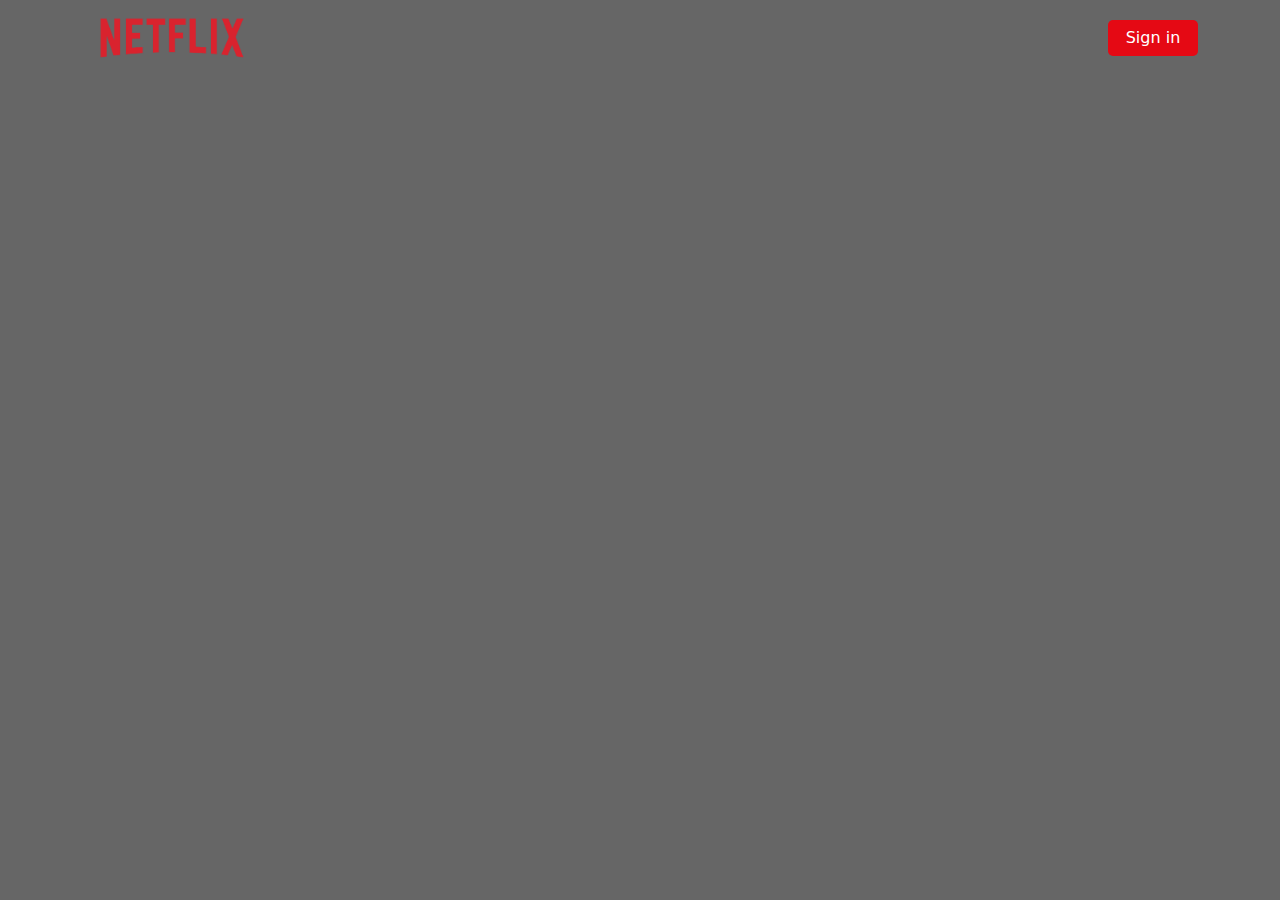
==== Netflix-Clone/index.html @ 21c18c70 "modified work" ====
<!doctype html>
<html lang="en">
  <head>
    <meta charset="utf-8">
    <meta name="viewport" content="width=device-width, initial-scale=1">
    <title>Netflix | Website</title>

    <!--CSS link  -->
    <link rel="stylesheet" href="./Assets/Styles/style.css">

    <!-- BOOTSTRAP LINK -->

    <link href="https://cdn.jsdelivr.net/npm/bootstrap@5.3.3/dist/css/bootstrap.min.css" rel="stylesheet" integrity="sha384-QWTKZyjpPEjISv5WaRU9OFeRpok6YctnYmDr5pNlyT2bRjXh0JMhjY6hW+ALEwIH" crossorigin="anonymous">
  </head>
  <body>

    <section class="background-img">
        <div class="container d-flex justify-content-between align-items-center">
            <div class="logo-netflix">
                <img src="./Assets/Images/Netflix_Logo_PMS.png" alt="">
            </div>
            <div class="signup-btn">
                <button>Sign in</button>
            </div>
        </div>
    </section>

    <script src="https://cdn.jsdelivr.net/npm/bootstrap@5.3.3/dist/js/bootstrap.bundle.min.js" integrity="sha384-YvpcrYf0tY3lHB60NNkmXc5s9fDVZLESaAA55NDzOxhy9GkcIdslK1eN7N6jIeHz" crossorigin="anonymous"></script>
  </body>
</html>
---- Netflix-Clone/Assets/Styles/style.css ----
* {
    margin: 0;
    padding: 0;
    box-sizing: border-box;
}

:root {
    --primary: #e50914;
    --secondry: #232323;
    --third: #000000;
}

.background-img {
    width: 100%;
    height: 100vh;
    background-image: url(/Assets/Images/PK-en-20240326-popsignuptwoweeks-perspective_alpha_website_small.jpg);
    background-color: rgba(0, 0, 0, 0.6);
    position: absolute;
}

.signup-btn button {
    padding: 5px;
    width: 90px;
    height: 36px;
    border-radius: 5px;
    background-color: var(--primary);
    border: none;
    color: #fff;
}

.logo-netflix img {
    width: 180px;
}
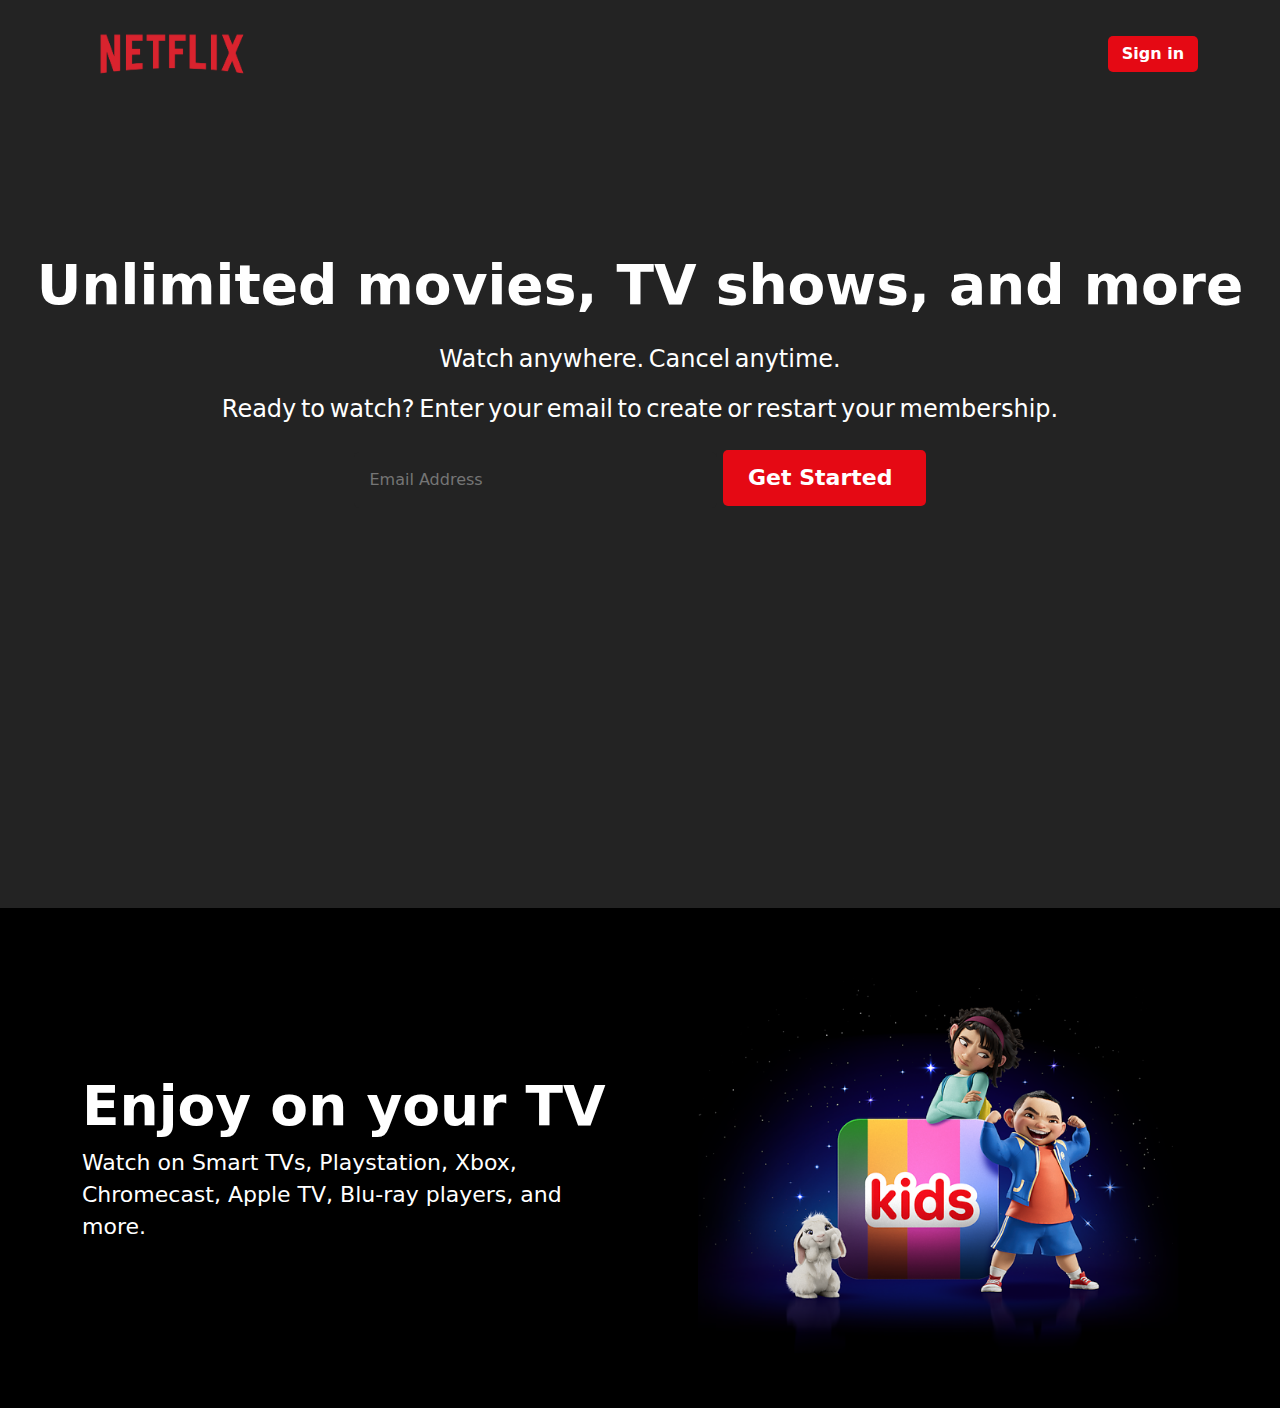
==== commit d4771878: "modified work" ====
--- a/Netflix-Clone/index.html
+++ b/Netflix-Clone/index.html
@@ -1,6 +1,7 @@
 <!doctype html>
 <html lang="en">
-  <head>
+
+<head>
     <meta charset="utf-8">
     <meta name="viewport" content="width=device-width, initial-scale=1">
     <title>Netflix | Website</title>
@@ -10,21 +11,56 @@
 
     <!-- BOOTSTRAP LINK -->
 
-    <link href="https://cdn.jsdelivr.net/npm/bootstrap@5.3.3/dist/css/bootstrap.min.css" rel="stylesheet" integrity="sha384-QWTKZyjpPEjISv5WaRU9OFeRpok6YctnYmDr5pNlyT2bRjXh0JMhjY6hW+ALEwIH" crossorigin="anonymous">
-  </head>
-  <body>
+    <link href="https://cdn.jsdelivr.net/npm/bootstrap@5.3.3/dist/css/bootstrap.min.css" rel="stylesheet"
+        integrity="sha384-QWTKZyjpPEjISv5WaRU9OFeRpok6YctnYmDr5pNlyT2bRjXh0JMhjY6hW+ALEwIH" crossorigin="anonymous">
+</head>
 
+<body class="background-color">
+
+    <!-- HERO SECTION STARTED -->
     <section class="background-img">
         <div class="container d-flex justify-content-between align-items-center">
-            <div class="logo-netflix">
+            <div class="logo-netflix mt-3">
                 <img src="./Assets/Images/Netflix_Logo_PMS.png" alt="">
             </div>
-            <div class="signup-btn">
+            <div class="signup-btn mt-3">
                 <button>Sign in</button>
             </div>
         </div>
+        <div class="hero-text">
+            <h1 class="text-center">Unlimited movies, TV shows, and more</h1>
+            <p class="text-center mt-3">Watch anywhere. Cancel anytime. <br />
+                Ready to watch? Enter your email to create or restart your membership.
+            </p>
+        </div>
+        <div class="main-input text-center">
+            <input type="text" placeholder="Email Address">
+            <button>Get Started <img src="" alt=""></button>
+        </div>
     </section>
+    <!-- HERO SECTION ENDED -->
 
-    <script src="https://cdn.jsdelivr.net/npm/bootstrap@5.3.3/dist/js/bootstrap.bundle.min.js" integrity="sha384-YvpcrYf0tY3lHB60NNkmXc5s9fDVZLESaAA55NDzOxhy9GkcIdslK1eN7N6jIeHz" crossorigin="anonymous"></script>
-  </body>
+    <!-- SECTION TWO STARTED -->
+    <section class="section-two mt-2">
+        <div class="container d-flex justify-content-between align-items-center">
+            <div class="section-text-one">
+                <h1>Enjoy on your TV</h1>
+                <p>Watch on Smart TVs, Playstation, Xbox, <br /> Chromecast, Apple TV, Blu-ray players, and <br /> more.
+                </p>
+            </div>
+            <div class="section-image">
+                <img 
+                width="500"
+                src="./Assets/Images/AAAABejKYujIIDQciqmGJJ8BtXkYKKTi5jiqexltvN1YmvXYIfX8B9CYwooUSIzOKneblRFthZAFsYLMgKMyNfeHwk16DmEkpIIcb6A3.png"
+                    alt="">
+            </div>
+        </div>
+    </section>
+    <!-- SECTION TWO ENDED -->
+
+    <script src="https://cdn.jsdelivr.net/npm/bootstrap@5.3.3/dist/js/bootstrap.bundle.min.js"
+        integrity="sha384-YvpcrYf0tY3lHB60NNkmXc5s9fDVZLESaAA55NDzOxhy9GkcIdslK1eN7N6jIeHz"
+        crossorigin="anonymous"></script>
+</body>
+
 </html>--- a/Netflix-Clone/Assets/Styles/style.css
+++ b/Netflix-Clone/Assets/Styles/style.css
@@ -10,12 +10,19 @@
     --third: #000000;
 }
 
+.background-color {
+    background-color: #232323;
+}
+
+/* HERO SECTION STYLING */
+
 .background-img {
     width: 100%;
     height: 100vh;
-    background-image: url(/Assets/Images/PK-en-20240326-popsignuptwoweeks-perspective_alpha_website_small.jpg);
-    background-color: rgba(0, 0, 0, 0.6);
-    position: absolute;
+    /* background-repeat: no-repeat; */
+    background-size: cover;
+    background-image: url(/Assets/Images/Untitled\ design.png);
+    background: linear-gradient(rgba(0,0,0,0.7),rgba(0,0,0,0.7)),
 }
 
 .signup-btn button {
@@ -26,8 +33,83 @@
     background-color: var(--primary);
     border: none;
     color: #fff;
+    font-weight: bold;
 }
 
 .logo-netflix img {
     width: 180px;
+}
+
+.hero-text {
+    margin: 0 auto;
+    margin-top: 160px;
+}
+
+.hero-text h1 {
+    font-size: 55px;
+    font-weight: bolder;
+    color: #fff;
+}
+
+.hero-text p {
+    font-size: 24px;
+    color: #fff;
+    line-height: 50px;
+    word-spacing: -3px;
+}
+
+.main-input input {
+    width: 363px;
+    height: 56px;
+    border-radius: 5px;
+    background-color: #232323;
+    outline: none;
+    border: none;
+    color: #fff;
+    /* opacity: rgba(0,0,0,0.6); */
+    padding: 15px;
+}
+
+.main-input button {
+    width: 203px;
+    height: 56px;
+    background-color: var(--primary);
+    border-radius: 5px;
+    border: none;
+    font-size: 22px;
+    font-weight: bold;
+    color: #fff;
+}
+
+/* SECTION TWO STYLING */
+
+.section-two {
+    width: 100%;
+    height: 500px;
+    background-color: #000000;
+}
+
+.section-text-one {
+    margin-top: 70px;
+}
+
+.section-image {
+    margin-top: 70px;
+}
+
+
+.section-text-one h1{
+    font-size: 55px;
+    font-weight: bolder;
+    color: #fff;
+}
+
+.section-text-one p {
+    font-size: 22px;
+    color: #fff;
+    line-height: 32px;
+}
+
+.section-image img {
+
 }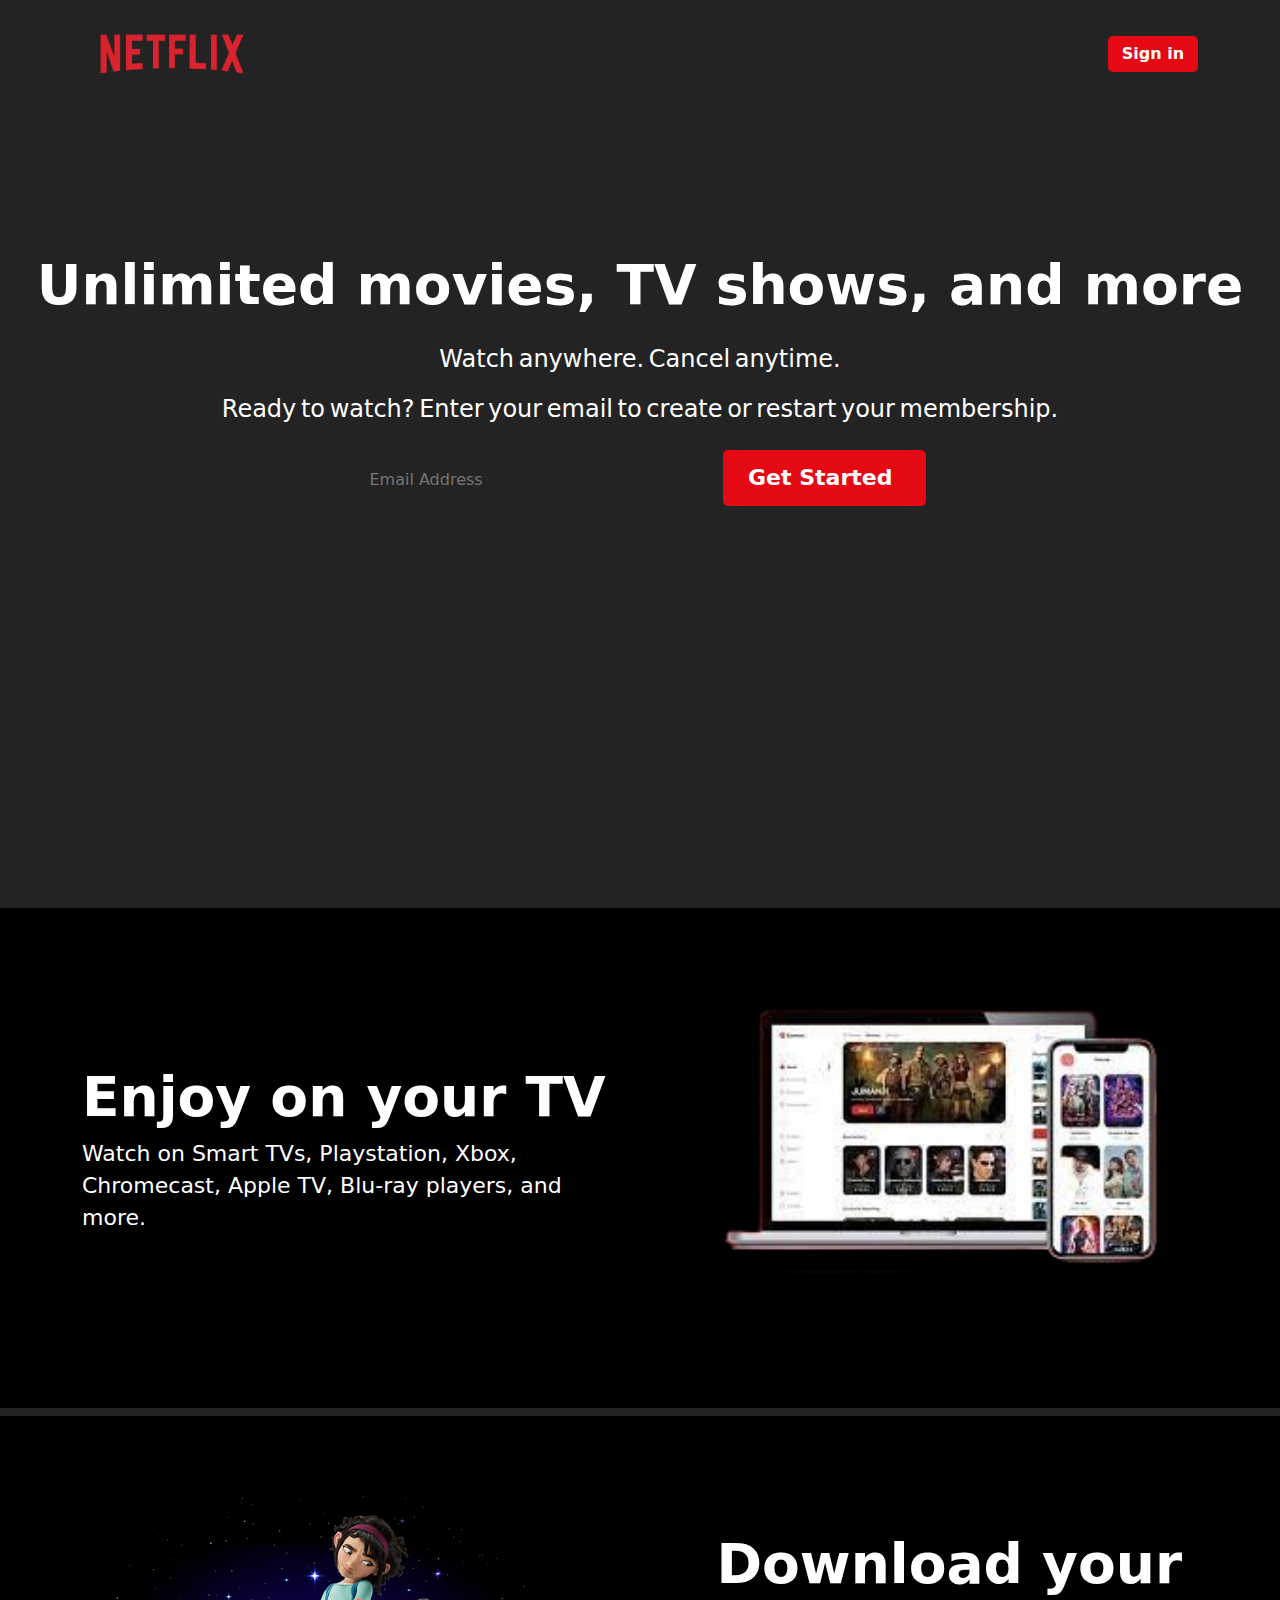
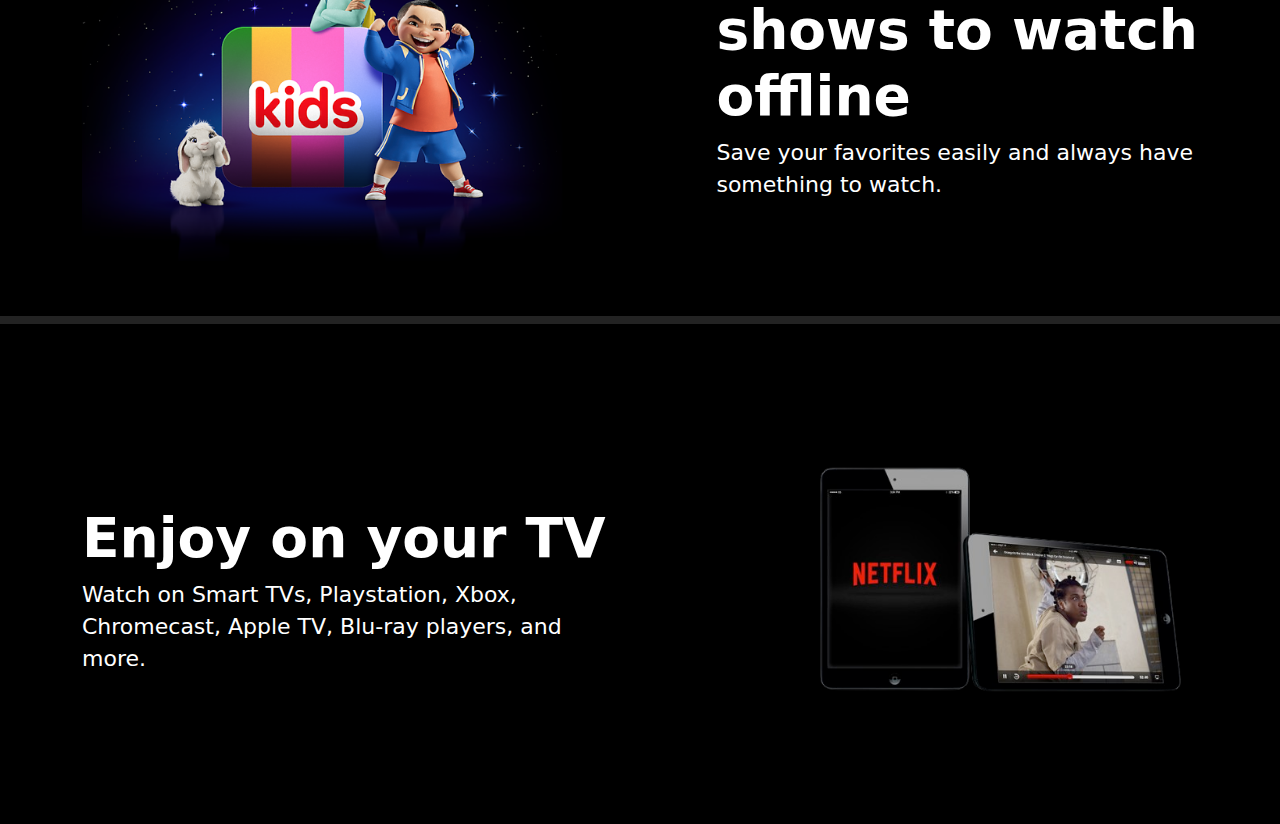
==== commit 8377e982: "modified work" ====
--- a/Netflix-Clone/index.html
+++ b/Netflix-Clone/index.html
@@ -5,6 +5,7 @@
     <meta charset="utf-8">
     <meta name="viewport" content="width=device-width, initial-scale=1">
     <title>Netflix | Website</title>
+    <link rel="shortcut icon" href="./Assets/Images/favicon.png" type="image/x-icon">
 
     <!--CSS link  -->
     <link rel="stylesheet" href="./Assets/Styles/style.css">
@@ -51,12 +52,53 @@
             <div class="section-image">
                 <img 
                 width="500"
-                src="./Assets/Images/AAAABejKYujIIDQciqmGJJ8BtXkYKKTi5jiqexltvN1YmvXYIfX8B9CYwooUSIzOKneblRFthZAFsYLMgKMyNfeHwk16DmEkpIIcb6A3.png"
+                src="./Assets/Images/LAPTOP.png"
                     alt="">
             </div>
         </div>
     </section>
     <!-- SECTION TWO ENDED -->
+
+    <!-- SECTION THREE STARTED -->
+    <section class="section-three mt-2">
+        <div class="container section-three-text d-flex justify-content-between align-items-center">
+            <div class="section-text-one">
+                <img 
+                width="500"
+                src="./Assets/Images/AAAABejKYujIIDQciqmGJJ8BtXkYKKTi5jiqexltvN1YmvXYIfX8B9CYwooUSIzOKneblRFthZAFsYLMgKMyNfeHwk16DmEkpIIcb6A3.png"
+                    alt="">
+            </div>
+            <div class="section-text-one">
+                <h1>
+                    Download your <br /> shows to watch <br /> offline
+                </h1>
+                <p>
+                    Save your favorites easily and always have <br /> something to watch.
+                </p>
+            </div>
+        </div>
+    </section>
+    <!-- SECTION THREE ENDED -->
+
+    <!-- SECTION FOUR STARTED -->
+    <section class="section-two mt-2">
+        <div class="container d-flex justify-content-between align-items-center">
+            <div class="section-text-one">
+                <h1>Enjoy on your TV</h1>
+                <p>Watch on Smart TVs, Playstation, Xbox, <br /> Chromecast, Apple TV, Blu-ray players, and <br /> more.
+                </p>
+            </div>
+            <div class="section-image">
+                <img
+                width="400"
+                src="./Assets/Images/mobile-0819.png" alt="">
+            </div>
+        </div>
+    </section>
+    <!-- SECTION FOUR ENDED -->
+
+    <!-- SECTION FIVE STARTED -->
+    <!-- SECTION FIVE ENDED -->
 
     <script src="https://cdn.jsdelivr.net/npm/bootstrap@5.3.3/dist/js/bootstrap.bundle.min.js"
         integrity="sha384-YvpcrYf0tY3lHB60NNkmXc5s9fDVZLESaAA55NDzOxhy9GkcIdslK1eN7N6jIeHz"
--- a/Netflix-Clone/Assets/Styles/style.css
+++ b/Netflix-Clone/Assets/Styles/style.css
@@ -110,6 +110,22 @@
     line-height: 32px;
 }
 
-.section-image img {
+/* SECTION THREE STYLING */
 
+.section-text-one h1{
+    font-size: 55px;
+    font-weight: bolder;
+    color: #fff;
+}
+
+.section-text-one p {
+    font-size: 22px;
+    color: #fff;
+    line-height: 32px;
+}
+
+.section-three {
+    width: 100%;
+    height: 500px;
+    background-color: #000000;
 }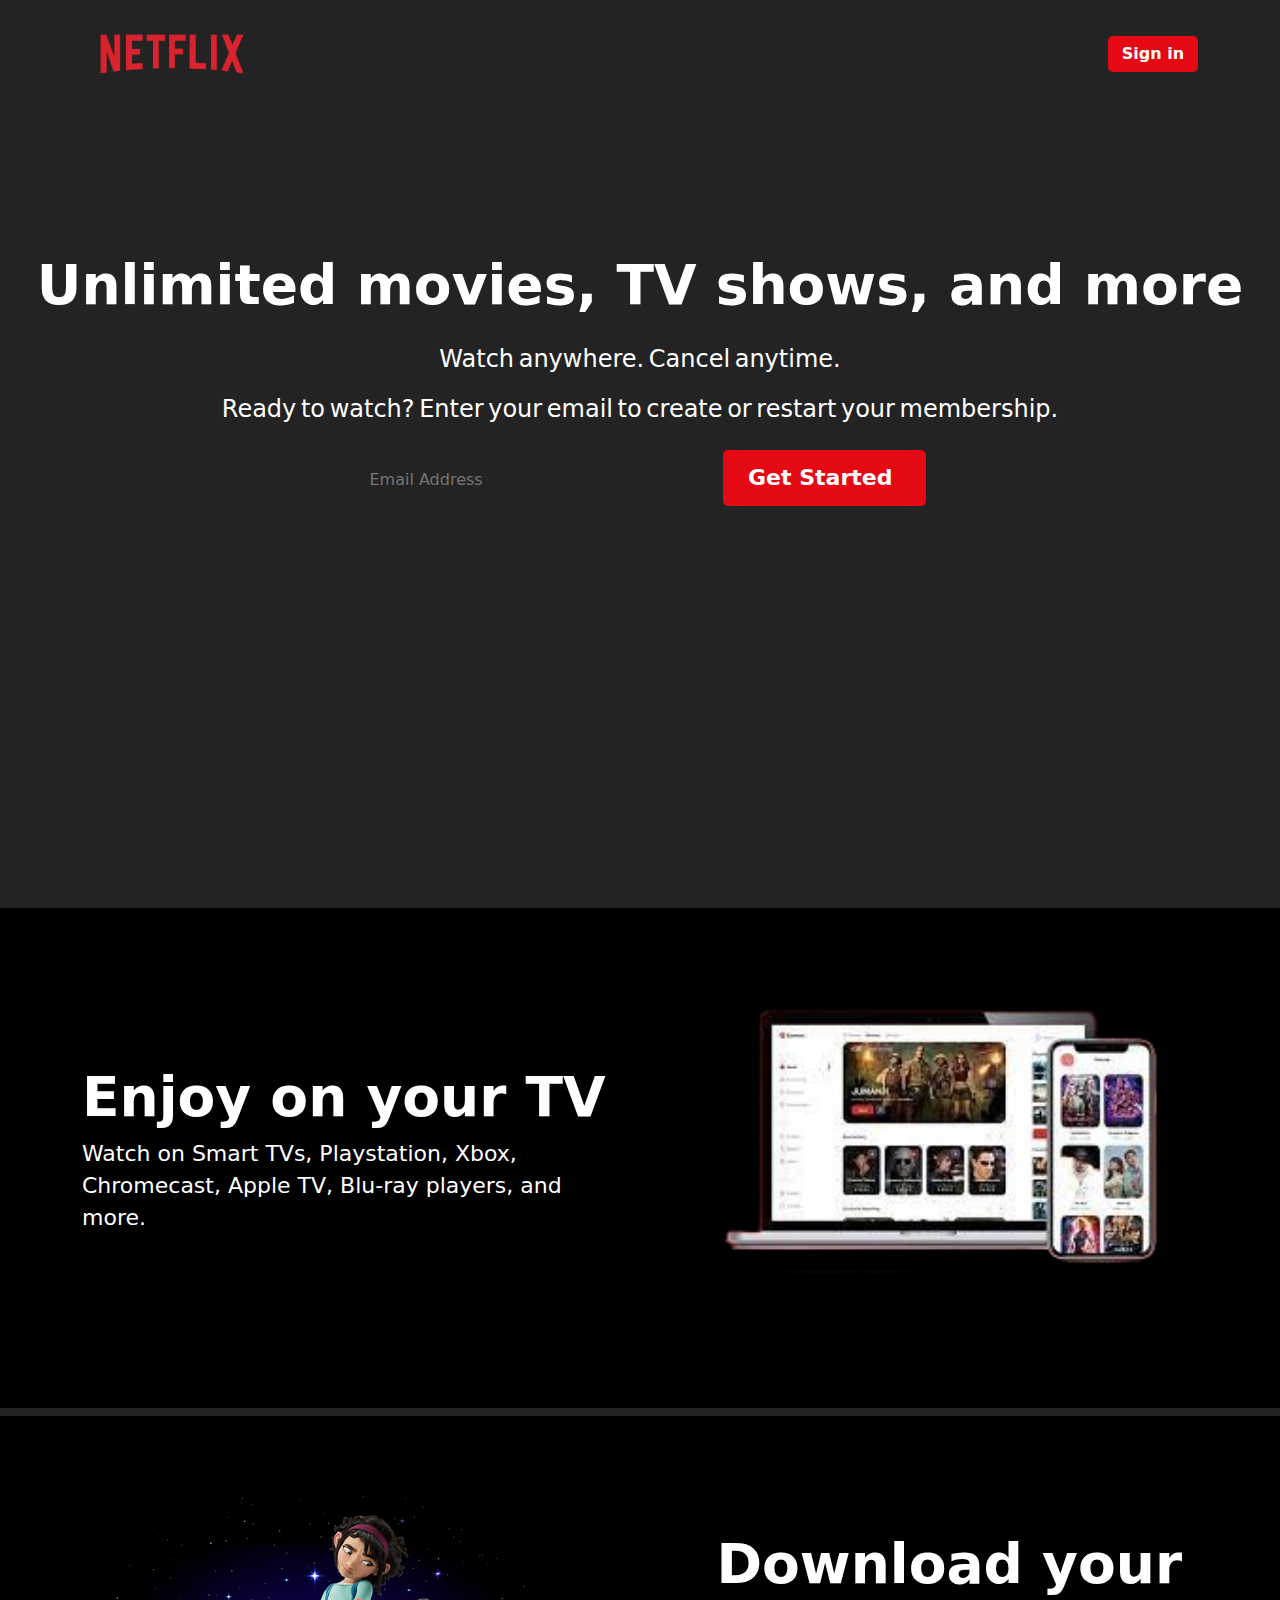
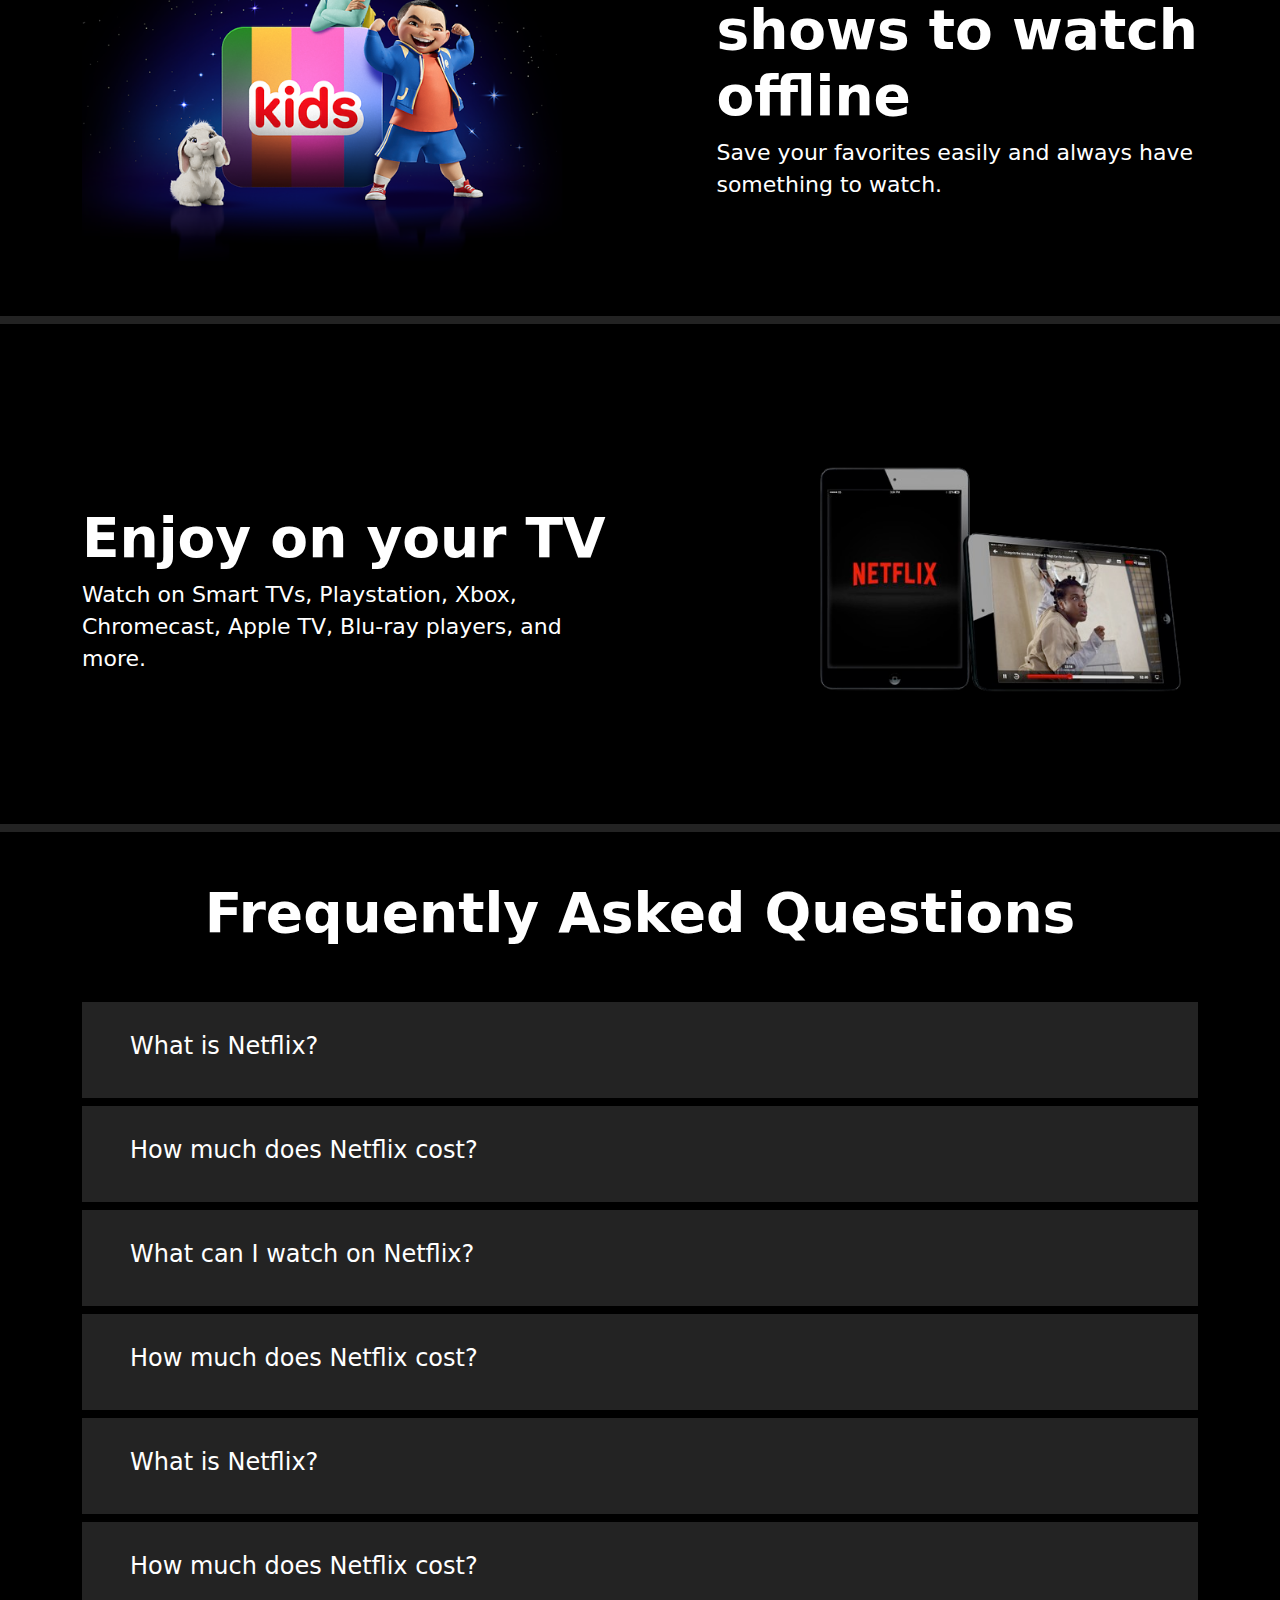
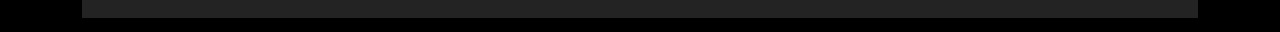
==== commit 9ad128bf: "modified work" ====
--- a/Netflix-Clone/index.html
+++ b/Netflix-Clone/index.html
@@ -10,8 +10,10 @@
     <!--CSS link  -->
     <link rel="stylesheet" href="./Assets/Styles/style.css">
 
+    <!-- FONTAWESAOME LINK -->
+    <script src="https://kit.fontawesome.com/c168b7d2e2.js" crossorigin="anonymous"></script>
+
     <!-- BOOTSTRAP LINK -->
-
     <link href="https://cdn.jsdelivr.net/npm/bootstrap@5.3.3/dist/css/bootstrap.min.css" rel="stylesheet"
         integrity="sha384-QWTKZyjpPEjISv5WaRU9OFeRpok6YctnYmDr5pNlyT2bRjXh0JMhjY6hW+ALEwIH" crossorigin="anonymous">
 </head>
@@ -98,6 +100,40 @@
     <!-- SECTION FOUR ENDED -->
 
     <!-- SECTION FIVE STARTED -->
+
+    <section class="section-five mt-2">
+        <div class="container">
+            <div class="section-five-text text-center">
+                <h1 class="py-5">Frequently Asked Questions</h1>
+            </div>
+            <div>
+                <div class="gray-box d-flex justify-content-between align-items-center p-5 section-five-normal">
+                    <h4>What is Netflix?</h4>
+                    <h4><i class="fa-solid fa-plus"></i></h4>
+                </div>
+                <div class="gray-box d-flex justify-content-between align-items-center p-5 section-five-normal mt-2">
+                    <h4>How much does Netflix cost?</h4>
+                    <h4><i class="fa-solid fa-plus"></i></h4>
+                </div>
+                <div class="gray-box d-flex justify-content-between align-items-center p-5 section-five-normal mt-2">
+                    <h4>What can I watch on Netflix?</h4>
+                    <h4><i class="fa-solid fa-plus"></i></h4>
+                </div>
+                <div class="gray-box d-flex justify-content-between align-items-center p-5 section-five-normal mt-2">
+                    <h4>How much does Netflix cost?</h4>
+                    <h4><i class="fa-solid fa-plus"></i></h4>
+                </div>
+                <div class="gray-box d-flex justify-content-between align-items-center p-5 section-five-normal mt-2">
+                    <h4>What is Netflix?</h4>
+                    <h4><i class="fa-solid fa-plus"></i></h4>
+                </div>
+                <div class="gray-box d-flex justify-content-between align-items-center p-5 section-five-normal mt-2">
+                    <h4>How much does Netflix cost?</h4>
+                    <h4><i class="fa-solid fa-plus"></i></h4>
+                </div>
+            </div>
+        </div>
+    </section>
     <!-- SECTION FIVE ENDED -->
 
     <script src="https://cdn.jsdelivr.net/npm/bootstrap@5.3.3/dist/js/bootstrap.bundle.min.js"
--- a/Netflix-Clone/Assets/Styles/style.css
+++ b/Netflix-Clone/Assets/Styles/style.css
@@ -128,4 +128,28 @@
     width: 100%;
     height: 500px;
     background-color: #000000;
+}
+
+/* SECTION FIVE STYLING */
+
+.section-five {
+    width: 100%;
+    height: 800px;
+    background-color: #000000;
+}
+
+.section-five-text h1 {
+    font-size: 55px;
+    font-weight: bolder;
+    color: #fff;
+}
+
+.gray-box {
+    width: 100%;
+    height: 40px;
+    background-color: #232323;
+}
+
+.section-five-normal h4,i {
+    color: #fff;
 }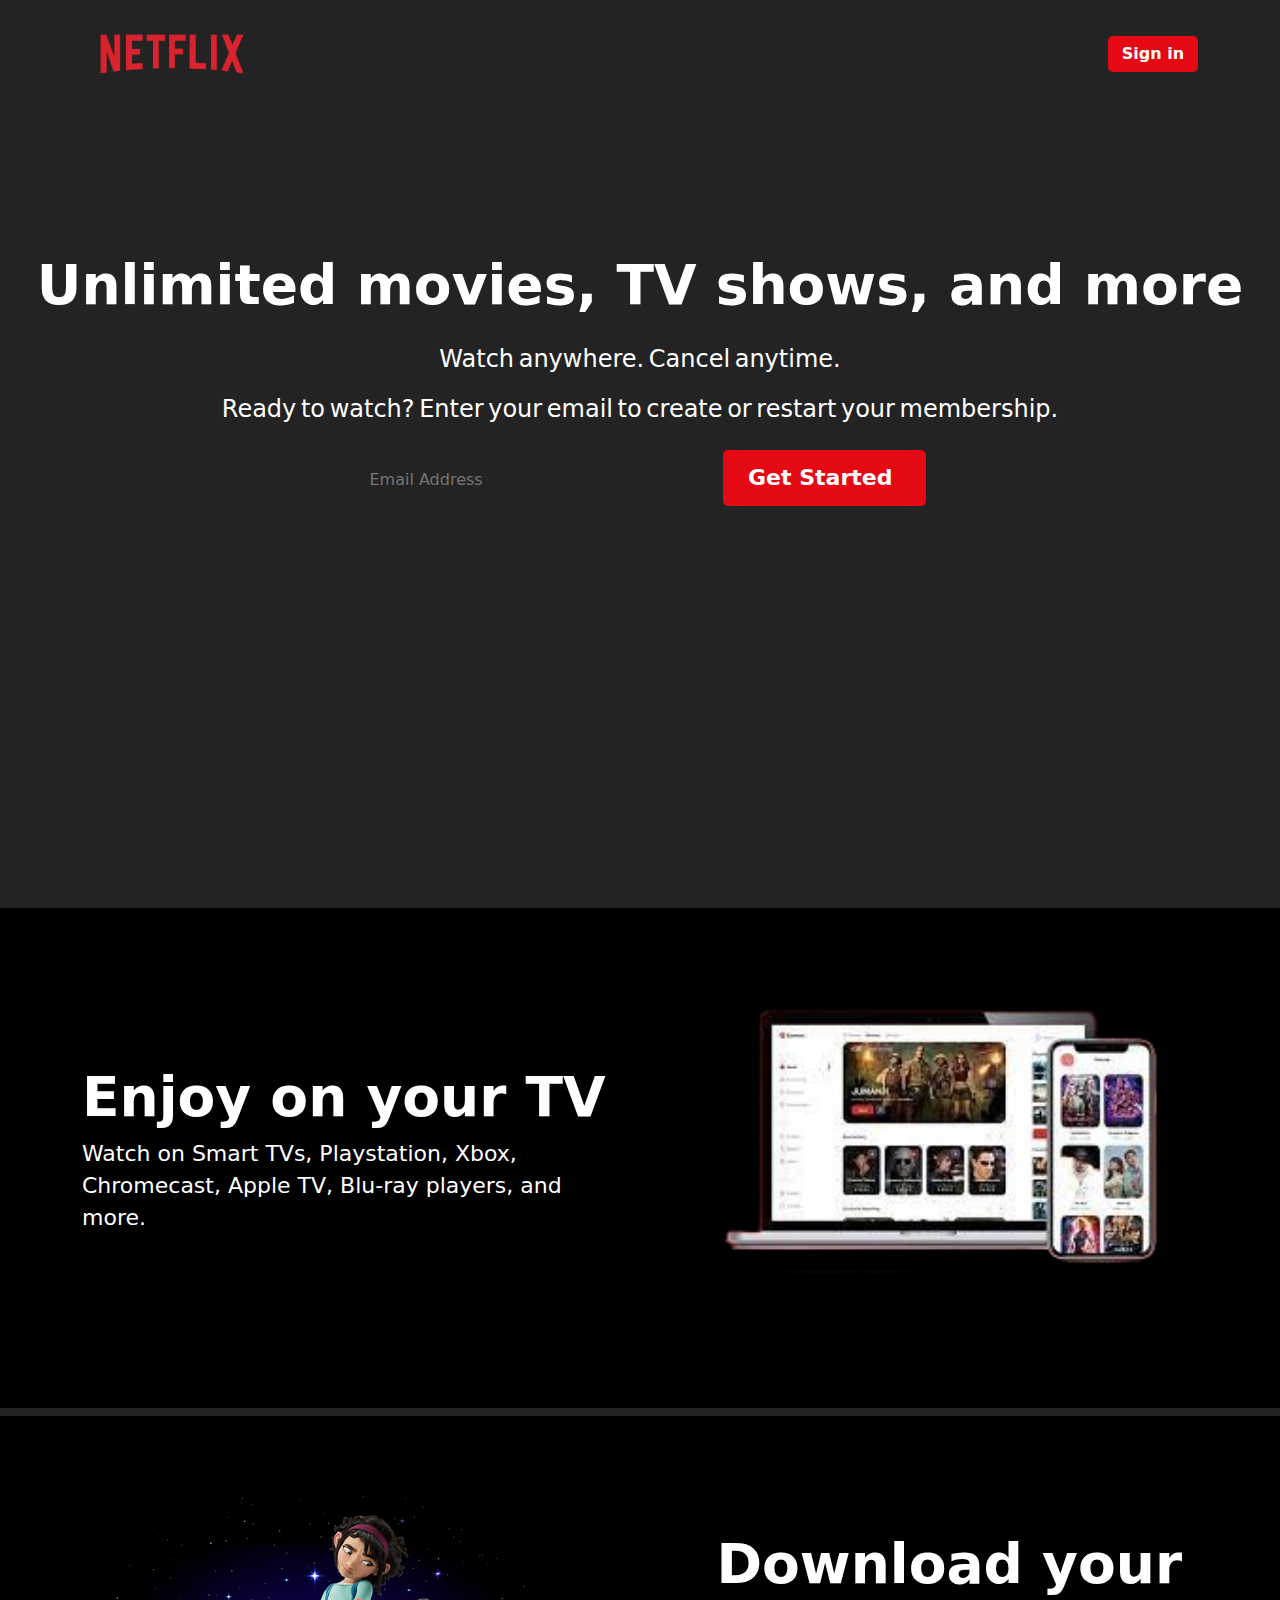
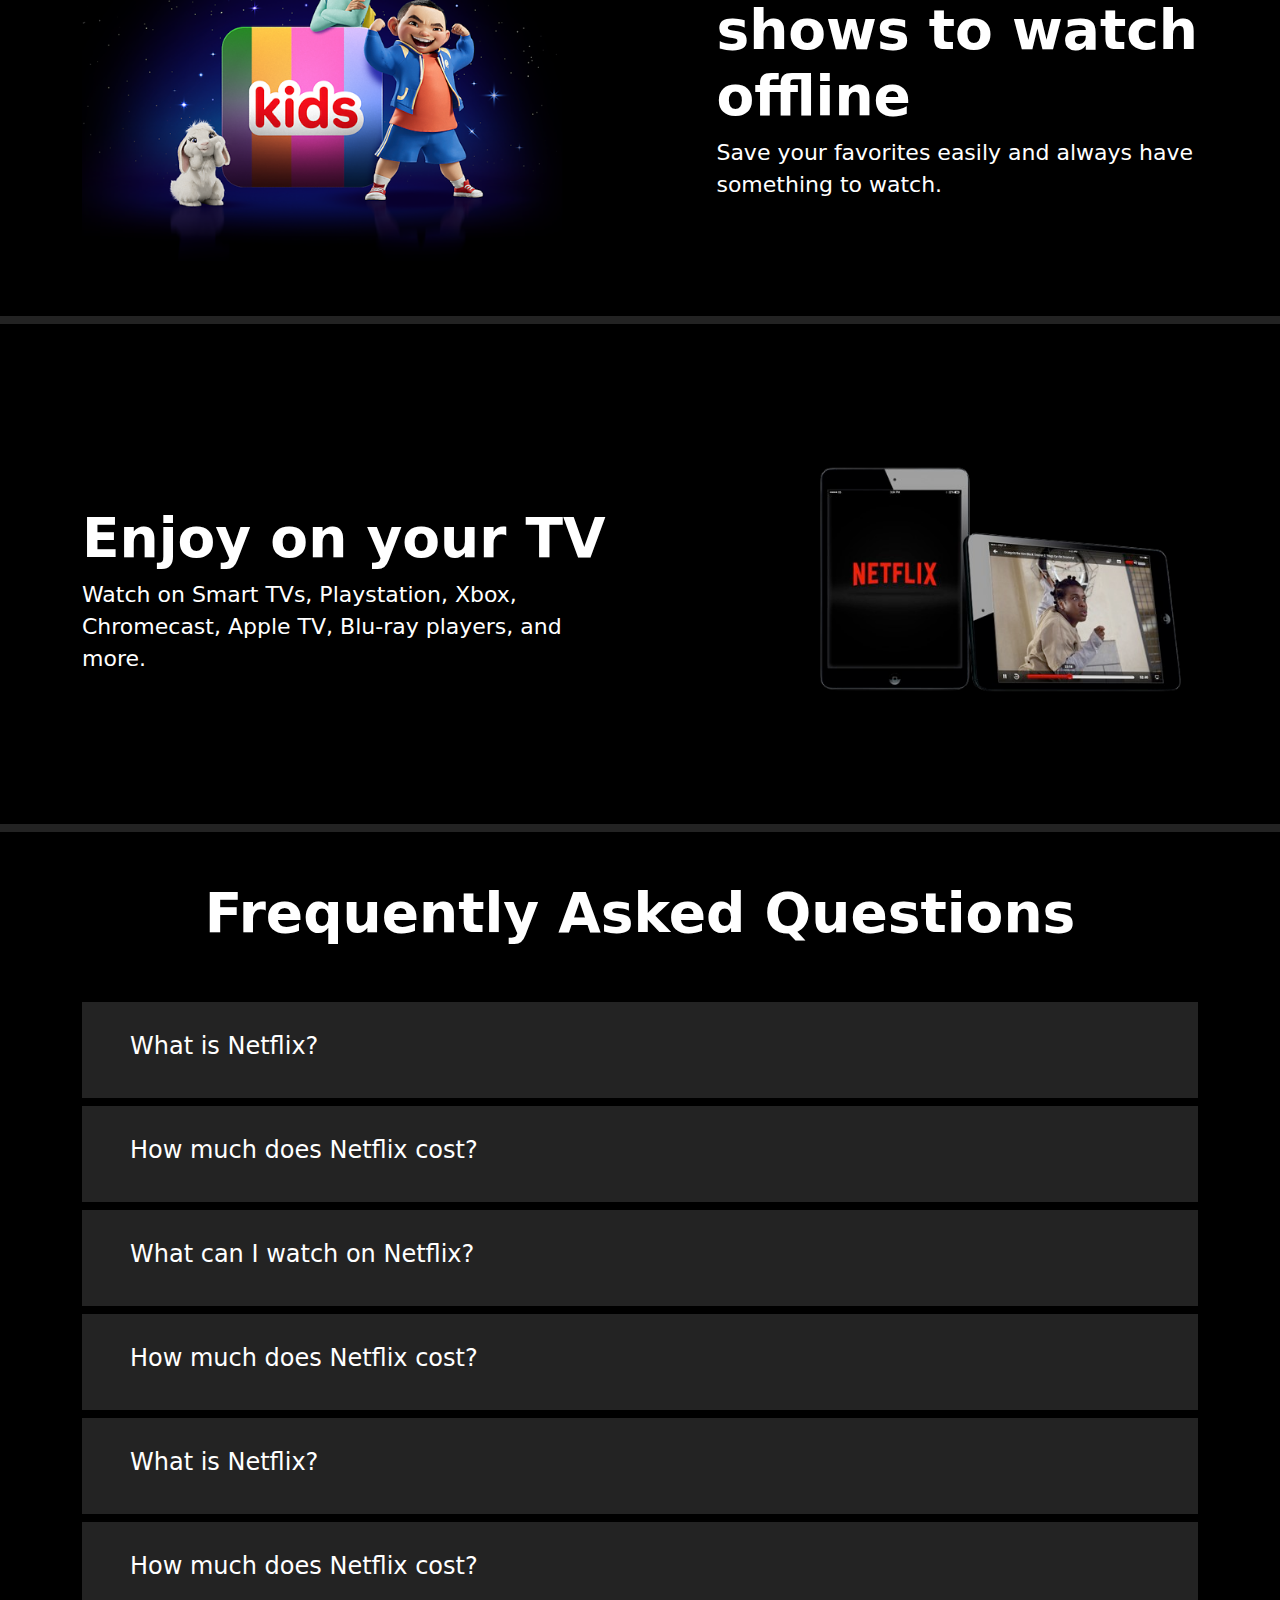
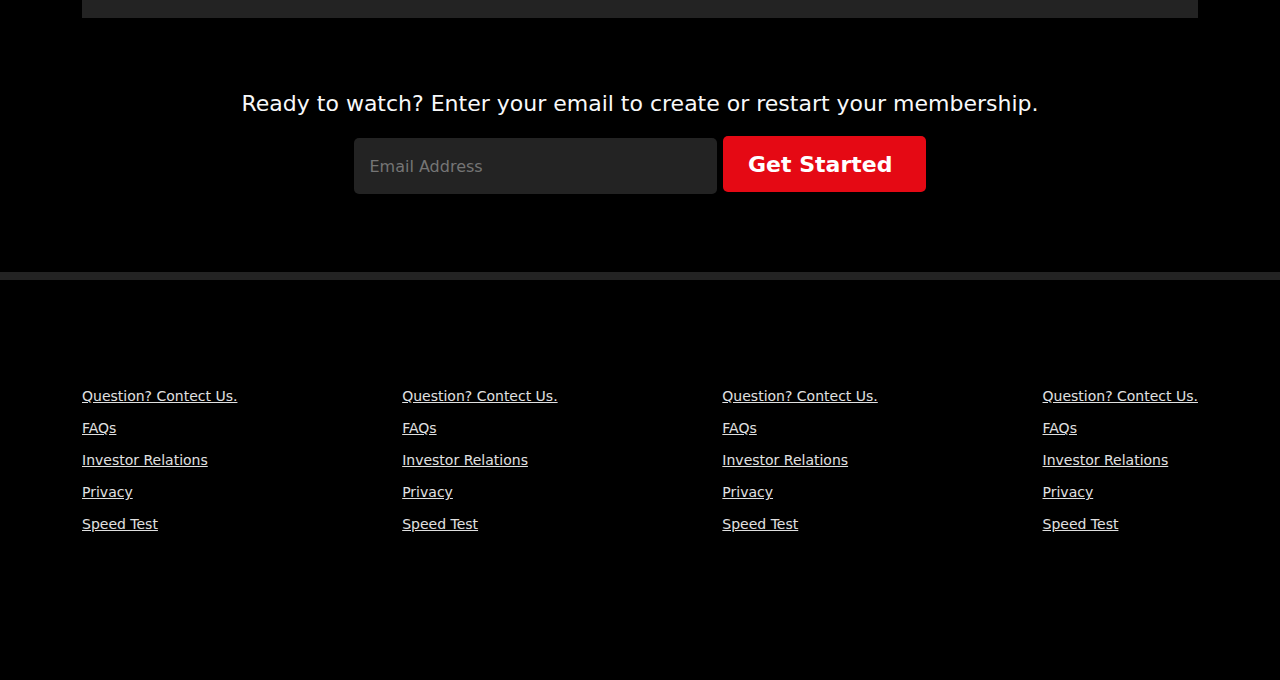
==== commit 76d2e2c3: "modified work" ====
--- a/Netflix-Clone/index.html
+++ b/Netflix-Clone/index.html
@@ -4,7 +4,7 @@
 <head>
     <meta charset="utf-8">
     <meta name="viewport" content="width=device-width, initial-scale=1">
-    <title>Netflix | Website</title>
+    <title>Netflix Pakistan - Watch TV Show</title>
     <link rel="shortcut icon" href="./Assets/Images/favicon.png" type="image/x-icon">
 
     <!--CSS link  -->
@@ -131,10 +131,53 @@
                     <h4>How much does Netflix cost?</h4>
                     <h4><i class="fa-solid fa-plus"></i></h4>
                 </div>
+
+                <div class="section-text-one text-center">
+                    <p class="text-light">Ready to watch? Enter your email to create or restart your membership.</p>
+                </div>
+                <div class="main-input text-center">
+                    <input type="text" placeholder="Email Address">
+                    <button>Get Started <img src="" alt=""></button>
+                </div>
             </div>
         </div>
     </section>
     <!-- SECTION FIVE ENDED -->
+
+    <!-- FOOTER STARTED -->
+    <footer class="last-footer mt-2">
+        <div class="container d-flex justify-content-between align-items-center pt-6">
+            <div class="lh-lg">
+                <a href="#">Question? Contect Us.</a><br>
+                <a href="#">FAQs</a><br>
+                <a href="#">Investor Relations</a><br>
+                <a href="#">Privacy</a><br>
+                <a href="#">Speed Test</a><br>
+            </div>
+            <div class="lh-lg">
+                <a href="#">Question? Contect Us.</a><br>
+                <a href="#">FAQs</a><br>
+                <a href="#">Investor Relations</a><br>
+                <a href="#">Privacy</a><br>
+                <a href="#">Speed Test</a><br>
+            </div>
+            <div class="lh-lg">
+                <a href="#">Question? Contect Us.</a><br>
+                <a href="#">FAQs</a><br>
+                <a href="#">Investor Relations</a><br>
+                <a href="#">Privacy</a><br>
+                <a href="#">Speed Test</a><br>
+            </div>
+            <div class="lh-lg">
+                <a href="#">Question? Contect Us.</a><br>
+                <a href="#">FAQs</a><br>
+                <a href="#">Investor Relations</a><br>
+                <a href="#">Privacy</a><br>
+                <a href="#">Speed Test</a><br>
+            </div>
+        </div>
+    </footer>
+    <!-- FOOTER ENDED -->
 
     <script src="https://cdn.jsdelivr.net/npm/bootstrap@5.3.3/dist/js/bootstrap.bundle.min.js"
         integrity="sha384-YvpcrYf0tY3lHB60NNkmXc5s9fDVZLESaAA55NDzOxhy9GkcIdslK1eN7N6jIeHz"
--- a/Netflix-Clone/Assets/Styles/style.css
+++ b/Netflix-Clone/Assets/Styles/style.css
@@ -8,6 +8,11 @@
     --primary: #e50914;
     --secondry: #232323;
     --third: #000000;
+}
+
+body a {
+    color: #e0e0e0;
+    font-size: 14px;
 }
 
 .background-color {
@@ -134,7 +139,7 @@
 
 .section-five {
     width: 100%;
-    height: 800px;
+    height: 1040px;
     background-color: #000000;
 }
 
@@ -152,4 +157,16 @@
 
 .section-five-normal h4,i {
     color: #fff;
+}
+
+/* FOOTER STYLING */
+
+.last-footer {
+    width: 100%;
+    height: 400px;
+    background-color: #000000;
+}
+
+.pt-6 {
+    padding-top: 100px;
 }